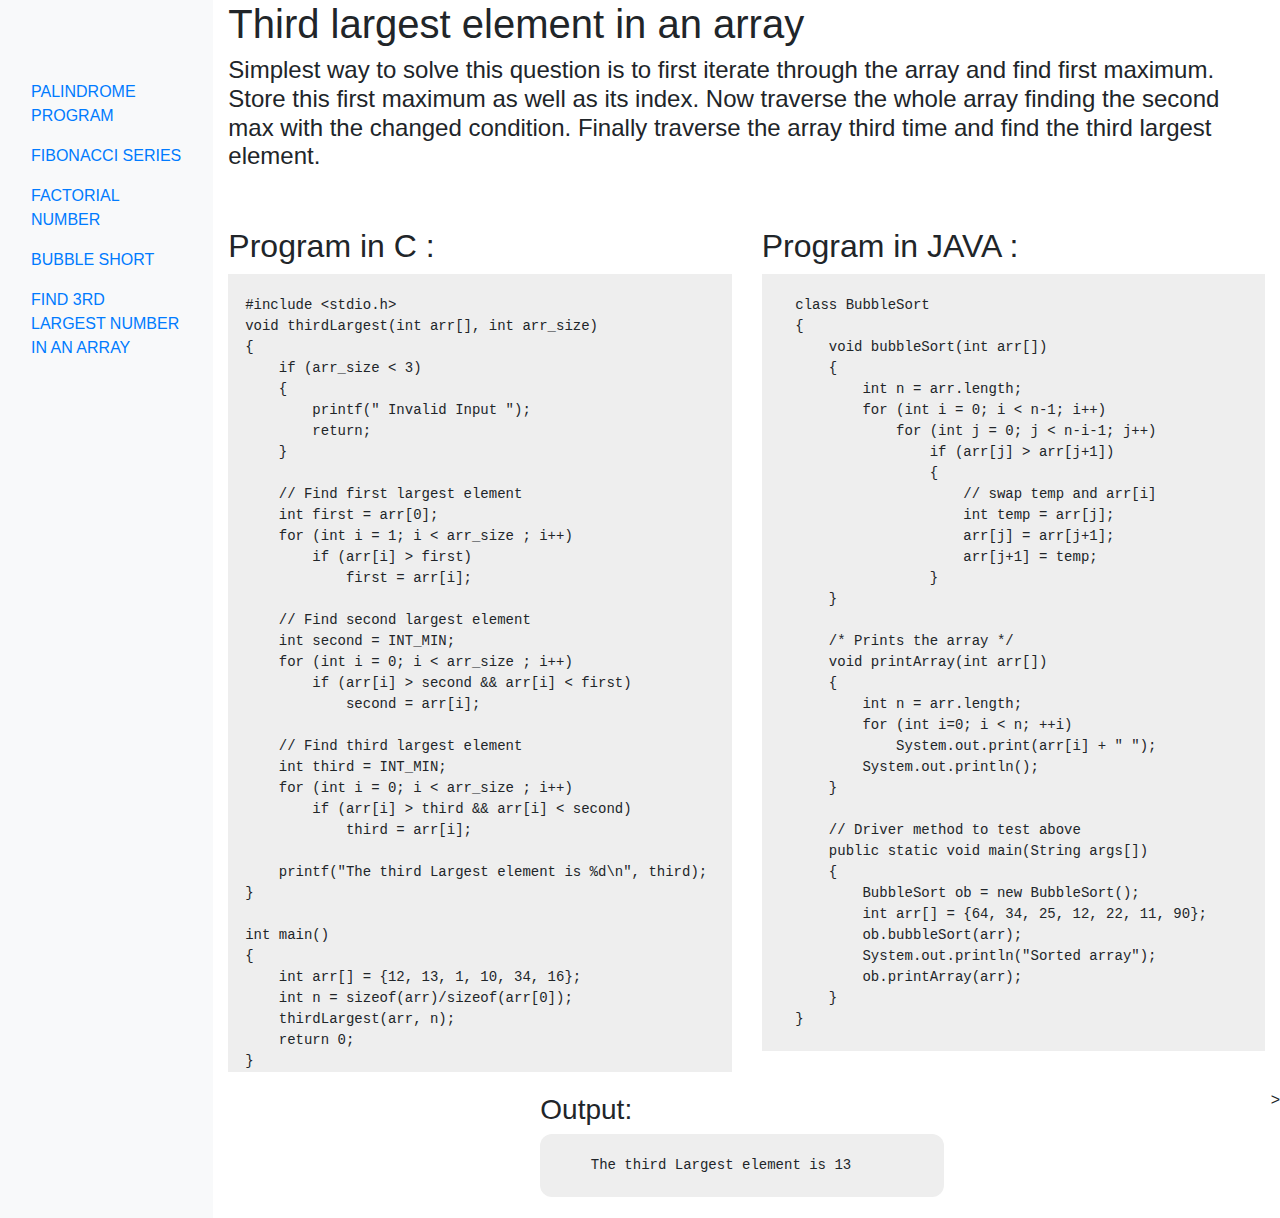
==== 3larray.html @ c3e800ba "commit" ====
<!doctype html>
<html lang="en">
  <head>
    <meta charset="utf-8">
    <meta name="viewport" content="width=device-width, initial-scale=1, shrink-to-fit=no">
    <meta name="description" content="">
    <meta name="author" content="">

    <title>3RD Largest In Array</title>

    <!-- Bootstrap core CSS -->
    <link rel="stylesheet" href="https://stackpath.bootstrapcdn.com/bootstrap/4.1.1/css/bootstrap.min.css">
    <link rel="stylesheet" href="style.css">
  </head>

  <body>
    <div class="container-fluid">
      <div class="row">
        <nav class="col-lg-2  bg-light sidebar">
            <br><br><br>
            <ol class="nav flex-column  ">
              <li class="nav-item">
                <a class="nav-link" href="palindrome.html">
                PALINDROME PROGRAM
                </a>
              </li>
              <li class="nav-item">
                <a class="nav-link" href="fibonacci.html">
                  FIBONACCI SERIES
                </a>
              </li>
              <li class="nav-item">
                <a class="nav-link" href="factorial.html">
                  FACTORIAL NUMBER
                </a>
              </li>
              <li class="nav-item">
                <a class="nav-link" href="bubble.html">
                  BUBBLE SHORT
                </a>
              </li>
              <li class="nav-item">
                <a class="nav-link" href="3larray.html">
                  FIND 3RD LARGEST NUMBER IN AN ARRAY
                </a>
              </li>
            </ol>
        </nav>

        <main class="col-lg-10">
            <h1>Third largest element in an array</h1>
            <h4>Simplest way to solve this question is to first iterate through the array and find first maximum. Store this first maximum as well as its index. Now traverse the whole array finding the second max with the changed condition. Finally traverse the array third time and find the third largest element.</h4>
            <br>
            <br>
      
            <div class="row">
              <div class="col-md-6">
                <h2>Program in C :</h2>
<pre><code>
  #include &lt;stdio.h&gt;
  void thirdLargest(int arr[], int arr_size)
  {
      if (arr_size < 3)
      {
          printf(" Invalid Input ");
          return;
      }
   
      // Find first largest element
      int first = arr[0];
      for (int i = 1; i < arr_size ; i++)
          if (arr[i] > first)
              first = arr[i];
   
      // Find second largest element
      int second = INT_MIN;
      for (int i = 0; i < arr_size ; i++)
          if (arr[i] > second && arr[i] < first)
              second = arr[i];
   
      // Find third largest element
      int third = INT_MIN;
      for (int i = 0; i < arr_size ; i++)
          if (arr[i] > third && arr[i] < second)
              third = arr[i];
   
      printf("The third Largest element is %d\n", third);
  }
   
  int main()
  {
      int arr[] = {12, 13, 1, 10, 34, 16};
      int n = sizeof(arr)/sizeof(arr[0]);
      thirdLargest(arr, n);
      return 0;
  }
</code></pre>
              </div>
              <div class="col-md-6">
                <h2>Program in JAVA :</h2>
<pre><code>
    class BubbleSort
    {
        void bubbleSort(int arr[])
        {
            int n = arr.length;
            for (int i = 0; i < n-1; i++)
                for (int j = 0; j < n-i-1; j++)
                    if (arr[j] > arr[j+1])
                    {
                        // swap temp and arr[i]
                        int temp = arr[j];
                        arr[j] = arr[j+1];
                        arr[j+1] = temp;
                    }
        }
     
        /* Prints the array */
        void printArray(int arr[])
        {
            int n = arr.length;
            for (int i=0; i < n; ++i)
                System.out.print(arr[i] + " ");
            System.out.println();
        }
     
        // Driver method to test above
        public static void main(String args[])
        {
            BubbleSort ob = new BubbleSort();
            int arr[] = {64, 34, 25, 12, 22, 11, 90};
            ob.bubbleSort(arr);
            System.out.println("Sorted array");
            ob.printArray(arr);
        }
    }

</code></pre>
  </div>

  <div class="output">
    <h3>Output:</h3>
<pre><code>        
      The third Largest element is 13           

</code></pre>
</div>>        
           </div>
        </main>
      </div>
    </div>
  </body>
</html>
---- style.css ----
body{
  margin: 0;

}

pre{
  background: #eeeeee;
  /* margin: 0; */
padding: 0;
}
.output{
  width:auto;
  margin:5px auto;
}
.output pre{
  border-radius: 12px;

}
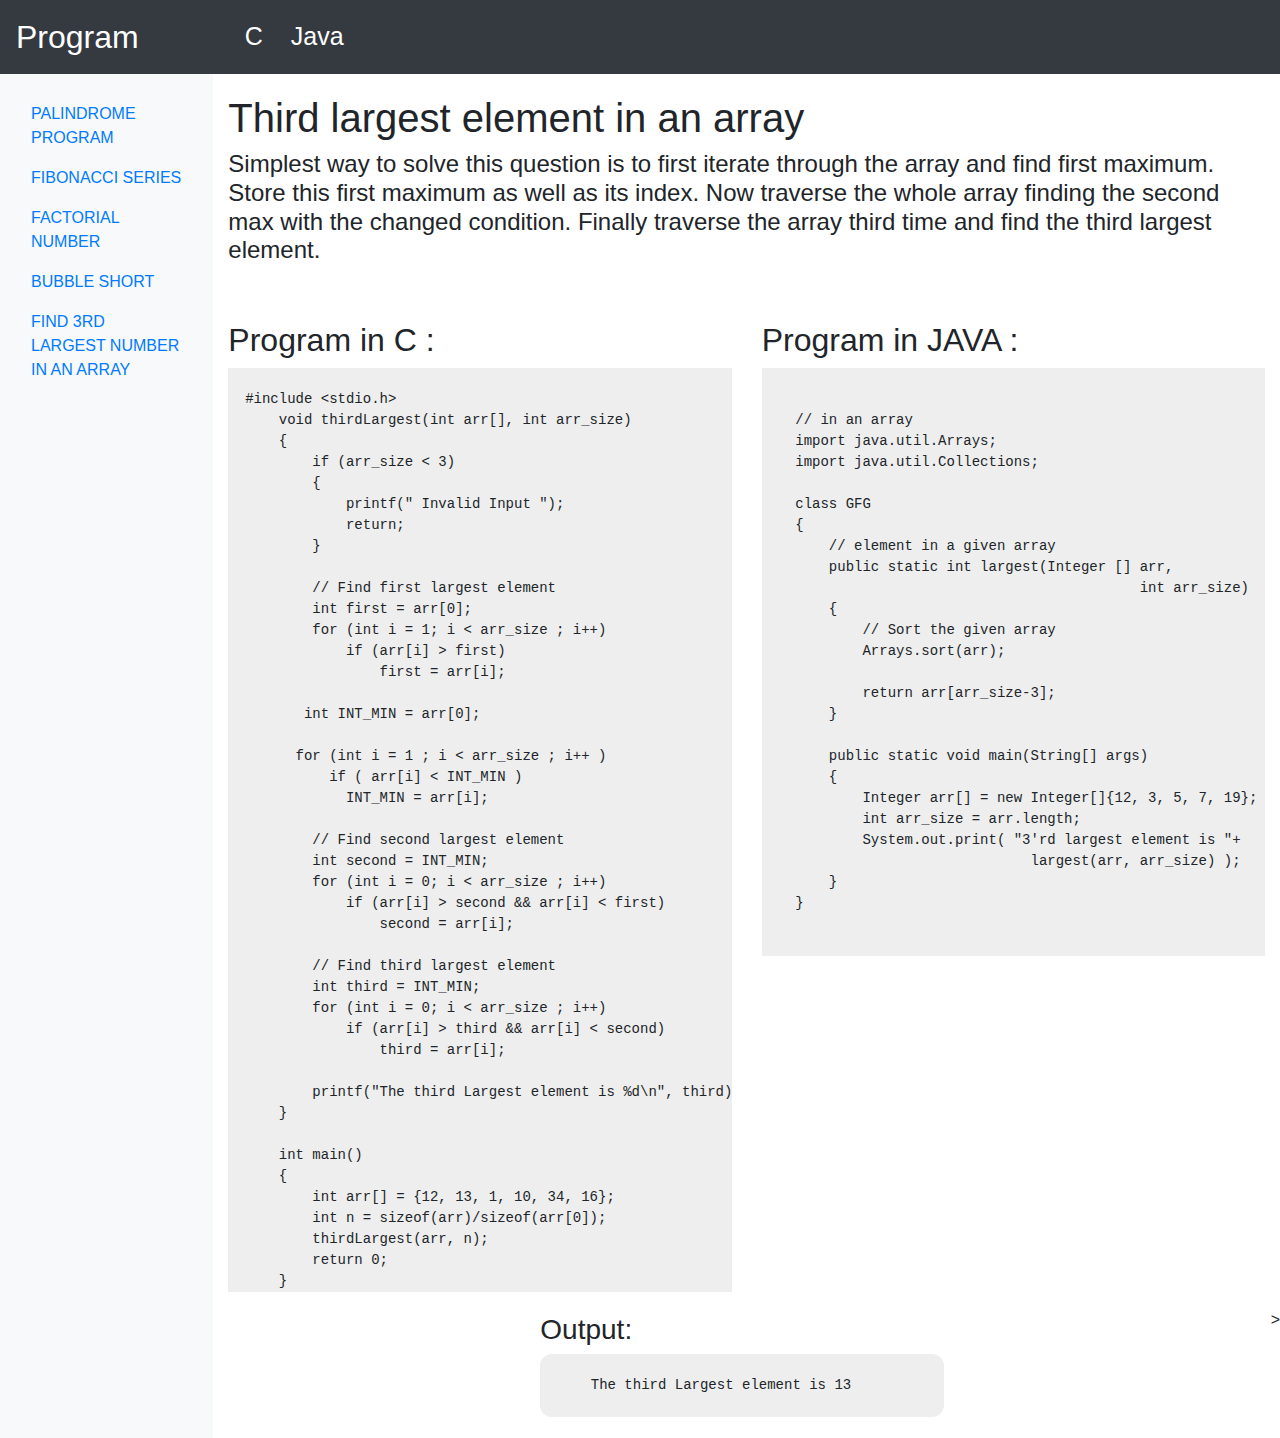
==== commit fa6ca26f: "commit" ====
--- a/3larray.html
+++ b/3larray.html
@@ -15,10 +15,28 @@
   </head>
 
   <body>
+      <nav class="navbar navbar-expand-lg navbar-light bg-dark">
+          <a class="navbar-brand" href="#">Program</a>
+          <button class="navbar-toggler" type="button" data-toggle="collapse" data-target="#navbarNav" aria-controls="navbarNav" aria-expanded="false" aria-label="Toggle navigation">
+            <span class="navbar-toggler-icon"></span>
+          </button>
+          <div class="collapse navbar-collapse" id="navbarNav">
+            <ul class="navbar-nav">
+              <li class="nav-item active">
+              </li>
+              <li class="nav-item">
+                <a class="nav-link" href="c.html">C</a>
+              </li>
+              <li class="nav-item">
+                <a class="nav-link" href="java.html">Java</a>
+              </li>
+            </ul>
+          </div>
+        </nav>
+
     <div class="container-fluid">
       <div class="row">
         <nav class="col-lg-2  bg-light sidebar">
-            <br><br><br>
             <ol class="nav flex-column  ">
               <li class="nav-item">
                 <a class="nav-link" href="palindrome.html">
@@ -57,85 +75,82 @@
             <div class="row">
               <div class="col-md-6">
                 <h2>Program in C :</h2>
-<pre><code>
+<pre id="c"><code>
   #include &lt;stdio.h&gt;
-  void thirdLargest(int arr[], int arr_size)
-  {
-      if (arr_size < 3)
+      void thirdLargest(int arr[], int arr_size)
       {
-          printf(" Invalid Input ");
-          return;
+          if (arr_size < 3)
+          {
+              printf(" Invalid Input ");
+              return;
+          }
+       
+          // Find first largest element
+          int first = arr[0];
+          for (int i = 1; i < arr_size ; i++)
+              if (arr[i] > first)
+                  first = arr[i];
+       
+         int INT_MIN = arr[0];
+     
+        for (int i = 1 ; i < arr_size ; i++ ) 
+            if ( arr[i] < INT_MIN ) 
+              INT_MIN = arr[i];
+
+          // Find second largest element
+          int second = INT_MIN;
+          for (int i = 0; i < arr_size ; i++)
+              if (arr[i] > second && arr[i] < first)
+                  second = arr[i];
+       
+          // Find third largest element
+          int third = INT_MIN;
+          for (int i = 0; i < arr_size ; i++)
+              if (arr[i] > third && arr[i] < second)
+                  third = arr[i];
+       
+          printf("The third Largest element is %d\n", third);
       }
-   
-      // Find first largest element
-      int first = arr[0];
-      for (int i = 1; i < arr_size ; i++)
-          if (arr[i] > first)
-              first = arr[i];
-   
-      // Find second largest element
-      int second = INT_MIN;
-      for (int i = 0; i < arr_size ; i++)
-          if (arr[i] > second && arr[i] < first)
-              second = arr[i];
-   
-      // Find third largest element
-      int third = INT_MIN;
-      for (int i = 0; i < arr_size ; i++)
-          if (arr[i] > third && arr[i] < second)
-              third = arr[i];
-   
-      printf("The third Largest element is %d\n", third);
-  }
-   
-  int main()
-  {
-      int arr[] = {12, 13, 1, 10, 34, 16};
-      int n = sizeof(arr)/sizeof(arr[0]);
-      thirdLargest(arr, n);
-      return 0;
-  }
+       
+      int main()
+      {
+          int arr[] = {12, 13, 1, 10, 34, 16};
+          int n = sizeof(arr)/sizeof(arr[0]);
+          thirdLargest(arr, n);
+          return 0;
+      }
 </code></pre>
               </div>
               <div class="col-md-6">
                 <h2>Program in JAVA :</h2>
-<pre><code>
-    class BubbleSort
-    {
-        void bubbleSort(int arr[])
+<pre id="java"><code>
+
+    // in an array
+    import java.util.Arrays;
+    import java.util.Collections;
+     
+    class GFG
+    {   
+        // element in a given array
+        public static int largest(Integer [] arr, 
+                                             int arr_size) 
         {
-            int n = arr.length;
-            for (int i = 0; i < n-1; i++)
-                for (int j = 0; j < n-i-1; j++)
-                    if (arr[j] > arr[j+1])
-                    {
-                        // swap temp and arr[i]
-                        int temp = arr[j];
-                        arr[j] = arr[j+1];
-                        arr[j+1] = temp;
-                    }
-        }
-     
-        /* Prints the array */
-        void printArray(int arr[])
+            // Sort the given array
+            Arrays.sort(arr);
+    
+            return arr[arr_size-3];
+        } 
+         
+        public static void main(String[] args) 
         {
-            int n = arr.length;
-            for (int i=0; i < n; ++i)
-                System.out.print(arr[i] + " ");
-            System.out.println();
-        }
-     
-        // Driver method to test above
-        public static void main(String args[])
-        {
-            BubbleSort ob = new BubbleSort();
-            int arr[] = {64, 34, 25, 12, 22, 11, 90};
-            ob.bubbleSort(arr);
-            System.out.println("Sorted array");
-            ob.printArray(arr);
+            Integer arr[] = new Integer[]{12, 3, 5, 7, 19};
+            int arr_size = arr.length;
+            System.out.print( "3'rd largest element is "+
+                                largest(arr, arr_size) );     
         }
     }
-
+     
+    
 </code></pre>
   </div>
 
@@ -150,5 +165,26 @@
         </main>
       </div>
     </div>
+
+    <script src="https://code.jquery.com/jquery-3.3.1.slim.min.js" integrity="sha384-q8i/X+965DzO0rT7abK41JStQIAqVgRVzpbzo5smXKp4YfRvH+8abtTE1Pi6jizo" crossorigin="anonymous"></script>
+    <script src="https://cdnjs.cloudflare.com/ajax/libs/popper.js/1.14.3/umd/popper.min.js" integrity="sha384-ZMP7rVo3mIykV+2+9J3UJ46jBk0WLaUAdn689aCwoqbBJiSnjAK/l8WvCWPIPm49" crossorigin="anonymous"></script>
+    <script src="https://stackpath.bootstrapcdn.com/bootstrap/4.1.1/js/bootstrap.min.js" integrity="sha384-smHYKdLADwkXOn1EmN1qk/HfnUcbVRZyYmZ4qpPea6sjB/pTJ0euyQp0Mk8ck+5T" crossorigin="anonymous"></script>
+
+    <script
+    src="https://code.jquery.com/jquery-3.3.1.js"
+    integrity="sha256-2Kok7MbOyxpgUVvAk/HJ2jigOSYS2auK4Pfzbm7uH60="
+    crossorigin="anonymous"></script>
+    <script>
+      $(document).ready(function(){
+     
+      $('#c').on('click', function(){
+        window.getSelection().selectAllChildren( document.getElementById('c') );
+      });
+      $('#java').on('click', function(){
+        window.getSelection().selectAllChildren( document.getElementById('java') );
+      });
+      // 
+      });
+    </script>
   </body>
 </html>
--- a/style.css
+++ b/style.css
@@ -2,6 +2,9 @@
 body{
   margin: 0;
 
+}
+.sidebar, main{
+  padding-top:20px;
 }
 
 pre{
@@ -16,4 +19,18 @@
 .output pre{
   border-radius: 12px;
 
+}
+.navbar-light .navbar-nav .nav-link {
+  color:#fff;
+  font-size: 25px;
+  padding-left: 20px;
+
+}
+.navbar-light .navbar-nav{
+  padding-left: 70px;
+
+}
+.navbar-light .navbar-brand{
+  color:#fff;
+  font-size: 32px;
 }